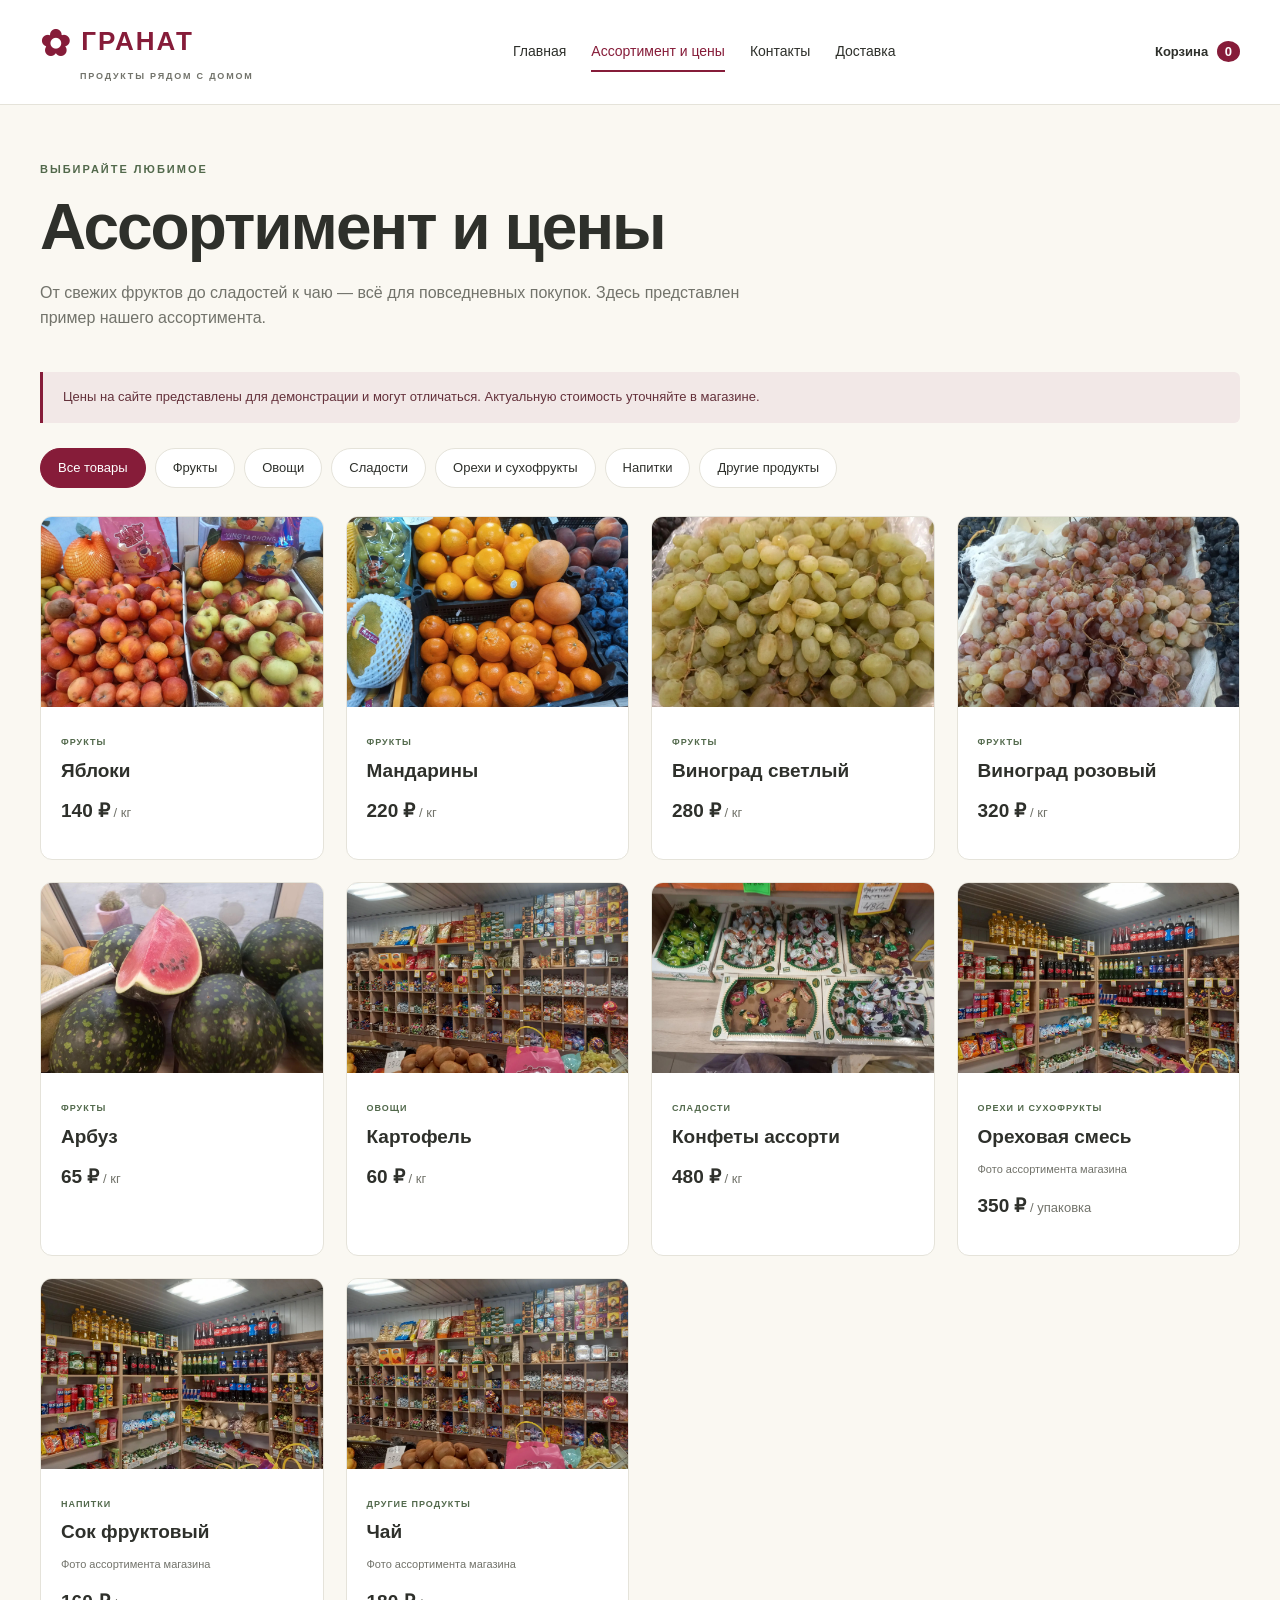
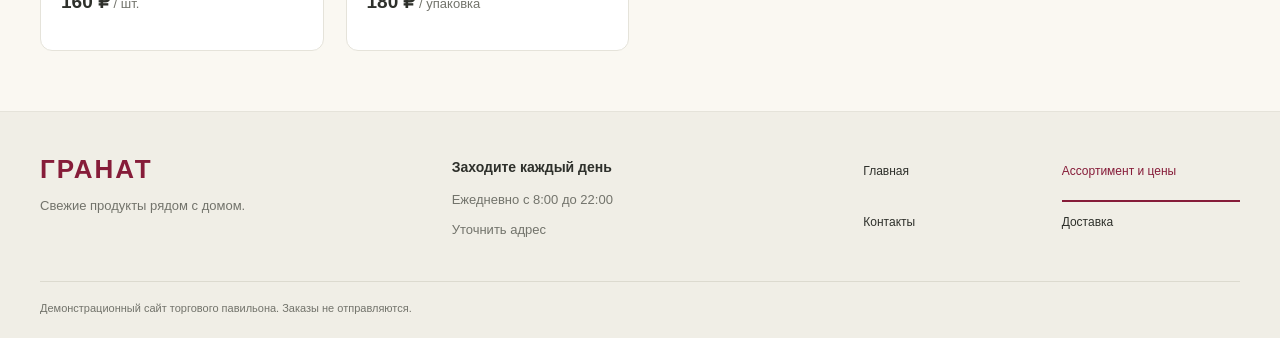
==== assortment.html @ 711b8805 "Добавить демонстрационный сайт павильона ГРАНАТ" ====
<!doctype html>
<html lang="ru"><head><meta charset="utf-8"><meta name="viewport" content="width=device-width, initial-scale=1"><meta name="description" content="Торговый павильон ГРАНАТ: свежие продукты, ассортимент и доставка по городу. Демонстрационный сайт."><title>Ассортимент и цены — ГРАНАТ</title><link rel="icon" href="images/granat-icon.svg" type="image/svg+xml"><link rel="stylesheet" href="css/styles.css"><script defer src="js/data.js"></script><script defer src="js/app.js"></script></head><body data-page="catalog"><a class="skip" href="#main">Перейти к содержимому</a><header></header><main id="main"><div class="wrap"><section class="page-heading"><span class="eyebrow">Выбирайте любимое</span><h1>Ассортимент и цены</h1><p>От свежих фруктов до сладостей к чаю — всё для повседневных покупок. Здесь представлен пример нашего ассортимента.</p></section><p class="notice">Цены на сайте представлены для демонстрации и могут отличаться. Актуальную стоимость уточняйте в магазине.</p><div id="filters" class="filters" aria-label="Категории товаров"></div><div id="catalog" class="catalog"></div></div></main><footer></footer></body></html>
---- css/styles.css ----
:root{--wine:#861c39;--wine-dark:#591326;--ink:#2e302b;--muted:#72736b;--cream:#faf8f2;--line:#e5e3da;--green:#52694c}*{box-sizing:border-box}html{scroll-behavior:smooth}body{margin:0;color:var(--ink);background:var(--cream);font-family:Arial,Helvetica,sans-serif;line-height:1.6}a{color:inherit;text-decoration:none}button,input,textarea{font:inherit}button,a,input,textarea{touch-action:manipulation}button{cursor:pointer}a:focus-visible,button:focus-visible,input:focus-visible,textarea:focus-visible{outline:3px solid var(--green);outline-offset:4px}.wrap{width:min(1200px,calc(100% - 64px));margin:auto}.skip{position:absolute;left:16px;top:-100px;background:white;padding:12px;z-index:10}.skip:focus{top:8px}header{background:#fff;border-bottom:1px solid var(--line)}.header-row{min-height:104px;display:flex;align-items:center;justify-content:space-between;gap:25px}.brand{font-size:26px;font-weight:800;letter-spacing:2px;color:var(--wine);line-height:1.2}.brand-mark{font-size:36px;vertical-align:middle}.brand-note{display:block;font-size:9px;letter-spacing:1.8px;margin:6px 0 0 40px;color:var(--muted)}nav{display:flex;gap:25px;font-size:14px}nav a{padding:8px 0}nav a:hover,nav a[aria-current]{color:var(--wine)}nav a[aria-current]{border-bottom:2px solid var(--wine)}.header-cart{font-size:13px;font-weight:bold}.header-cart span{background:var(--wine);color:white;border-radius:50%;padding:3px 8px;margin-left:5px}.eyebrow{font-size:11px;font-weight:bold;letter-spacing:2px;text-transform:uppercase;color:var(--green)}h1,h2,h3,p{margin-top:0}h1{font-size:clamp(36px,5vw,64px);line-height:1.08;letter-spacing:-2px;margin-bottom:22px}h2{font-size:32px;line-height:1.2;letter-spacing:-.7px}h3{font-size:20px}.hero{display:grid;grid-template-columns:.9fr 1.1fr;gap:60px;align-items:center;padding:60px 0}.hero h1{font-size:clamp(64px,7vw,104px);color:var(--wine);letter-spacing:-4px;margin:16px 0 10px}.hero .subtitle{font-size:27px;line-height:1.3;max-width:390px}.hero .intro{max-width:430px;color:var(--muted)}.button{display:inline-flex;justify-content:center;align-items:center;background:var(--wine);color:white;border:1px solid var(--wine);padding:14px 23px;border-radius:7px;font-size:14px;font-weight:bold;line-height:1.5}.button:hover{background:var(--wine-dark)}.hero-photo{position:relative}.hero-photo>img{width:100%;height:440px;object-fit:cover;border-radius:16px}.photo-note{position:absolute;left:22px;bottom:28px;background:white;padding:13px 20px;border-radius:8px;font-size:13px;box-shadow:0 8px 25px #0001}.photo-note strong{display:block}.delivery-note{font-size:13px;color:var(--green);margin:18px 0 0}.benefits{border-top:1px solid var(--line);border-bottom:1px solid var(--line);display:grid;grid-template-columns:repeat(4,1fr);padding:30px 0;gap:28px}.benefits span{font-size:23px;color:var(--wine)}.benefits h3{font-size:17px;margin:9px 0}.benefits p{font-size:13px;color:var(--muted);margin:0}.section{padding:64px 0}.section-heading{display:flex;justify-content:space-between;align-items:center;gap:20px;margin-bottom:28px}.section-heading h2{margin-bottom:0}.text-link{color:var(--wine);font-size:14px;font-weight:bold}.teasers{display:grid;grid-template-columns:repeat(3,1fr);gap:24px}.teaser img{width:100%;height:245px;object-fit:cover;border-radius:12px}.teaser h3{margin:14px 0 4px}.teaser p{color:var(--muted);font-size:14px}.about{display:grid;grid-template-columns:.8fr 1.2fr;gap:60px;align-items:center;background:#eeeee3;padding:40px;border-radius:16px}.about img{width:100%;height:320px;object-fit:cover;object-position:center 30%;border-radius:10px}.about p{color:var(--muted)}.details{display:grid;grid-template-columns:1fr 1fr;gap:16px}.details dt{font-size:12px;color:var(--muted)}.details dd{margin:4px 0;color:var(--wine);font-weight:bold}.page-heading{padding:50px 0 25px}.page-heading h1{margin:12px 0 18px}.page-heading p{max-width:730px;color:var(--muted)}.notice{background:#f2e8e7;border-left:3px solid var(--wine);padding:15px 20px;color:#64313b;font-size:13px;border-radius:0 6px 6px 0;margin-bottom:25px}.filters{display:flex;flex-wrap:wrap;gap:9px;margin-bottom:28px}.filter{border:1px solid var(--line);border-radius:25px;background:white;color:var(--ink);padding:9px 17px;font-size:13px}.filter.active{background:var(--wine);border-color:var(--wine);color:white}.catalog{display:grid;grid-template-columns:repeat(4,1fr);gap:22px;padding-bottom:60px}.product{background:white;border:1px solid var(--line);border-radius:12px;overflow:hidden}.product img{width:100%;height:190px;object-fit:cover;display:block}.product-body{padding:20px}.product .eyebrow{font-size:9px;letter-spacing:1px}.product h2{font-size:19px;margin:7px 0 12px;letter-spacing:0}.product small{font-size:11px;color:var(--muted);display:block}.product-price{margin:13px 0;font-size:19px}.product-price span{font-size:13px;color:var(--muted)}.product .button{width:100%;font-size:12px;padding:11px 6px}.contact-grid{display:grid;grid-template-columns:1fr 1fr;gap:50px;align-items:start}.contact-photo{width:100%;height:420px;object-fit:cover;border-radius:14px}.contact-details{display:grid;gap:22px}.contact-details h2{font-size:18px;margin-bottom:6px}.contact-details p{margin:0}.placeholder{color:var(--wine);font-weight:bold}.map{margin-top:35px;padding:45px;text-align:center;border:1px dashed #a7b29f;border-radius:14px;background:repeating-linear-gradient(35deg,#eef0e7,#eef0e7 32px,#e4e8dc 33px,#e4e8dc 35px)}.map h2{font-size:24px}.map p{margin:5px}.map small{color:var(--muted)}.delivery-layout{display:grid;grid-template-columns:minmax(0,1fr) 360px;gap:30px;align-items:start}.delivery-layout .catalog{grid-template-columns:repeat(2,1fr)}.basket{background:white;border:1px solid var(--line);border-radius:12px;padding:24px;margin-bottom:50px}.basket h2{font-size:25px}.cart-item{display:grid;grid-template-columns:1fr auto;gap:10px;border-bottom:1px solid var(--line);padding:15px 0;font-size:13px}.cart-item small{display:block;color:var(--muted)}.quantity{display:flex;align-items:center;gap:8px}.quantity button{background:var(--cream);border:1px solid var(--line);border-radius:5px;width:29px;height:29px}.remove{border:0;background:none;color:var(--wine);font-size:11px;text-decoration:underline;text-align:right}.empty-cart{font-size:14px;color:var(--muted);padding:20px 0}.cart-summary{display:flex;justify-content:space-between;align-items:center;margin:20px 0}.cart-summary strong{font-size:25px;color:var(--wine)}.basket label{display:block;font-size:13px;font-weight:bold;margin:13px 0 6px}.basket input,.basket textarea{width:100%;border:1px solid #cccac0;background:var(--cream);padding:10px;border-radius:6px}.basket textarea{resize:vertical;min-height:90px}.basket .button{width:100%;margin-top:18px}.form-message{font-size:13px;color:var(--wine);margin-top:14px}.form-message.success{background:#eef4e8;color:#354c2d;padding:14px;border-radius:6px}.form-help{font-size:11px;color:var(--muted);margin:12px 0 0}.sr-only{position:absolute;width:1px;height:1px;overflow:hidden;clip-path:inset(50%)}footer{background:#f0eee6;border-top:1px solid var(--line);padding:42px 0 20px}.footer-grid{display:grid;grid-template-columns:1fr 1fr 1fr;gap:35px}.footer-grid p{font-size:13px;color:var(--muted);margin:10px 0}.footer-grid strong{font-size:14px}.footer-grid nav{display:grid;grid-template-columns:1fr 1fr;gap:3px 20px;font-size:12px}.footer-bottom{border-top:1px solid #dcdacf;margin-top:30px;padding-top:18px;font-size:11px;color:var(--muted)}@media(max-width:1000px){.header-row{flex-wrap:wrap;padding:20px 0;gap:16px}header nav{order:3;width:100%;justify-content:center}.hero{gap:30px}.hero-photo>img{height:380px}.catalog{grid-template-columns:repeat(3,1fr)}.delivery-layout{grid-template-columns:minmax(0,1fr) 320px}.about{gap:30px}}@media(max-width:700px){.wrap{width:calc(100% - 32px)}.brand{font-size:22px}.brand-note{font-size:8px}header nav{gap:15px;font-size:11px;justify-content:space-between}.hero{grid-template-columns:1fr;padding:35px 0;gap:28px}.hero h1{font-size:76px}.hero .subtitle{font-size:25px}.hero-photo>img{height:300px}.benefits{grid-template-columns:1fr 1fr;gap:25px}.section{padding:40px 0}.section-heading h2{font-size:25px}.teasers{grid-template-columns:1fr;gap:15px}.teaser{display:grid;grid-template-columns:115px 1fr;gap:15px}.teaser img{height:110px}.teaser h3{margin-top:7px}.about{grid-template-columns:1fr;padding:22px;gap:25px}.about img{height:300px}.catalog{grid-template-columns:repeat(2,minmax(0,1fr));gap:12px}.product img{height:150px}.product-body{padding:13px}.product h2{font-size:16px}.product-price{font-size:17px}.page-heading{padding-top:30px}.page-heading h1{font-size:36px;letter-spacing:-1px}.contact-grid,.delivery-layout{grid-template-columns:1fr;gap:24px}.contact-photo{height:300px}.delivery-layout .catalog{padding-bottom:0}.basket{padding:20px}.footer-grid{grid-template-columns:1fr;gap:22px}.footer-grid nav{max-width:330px}.map{padding:30px 15px}.filters{gap:7px}.filter{font-size:12px;padding:8px 12px}}@media(prefers-reduced-motion:reduce){html{scroll-behavior:auto}}
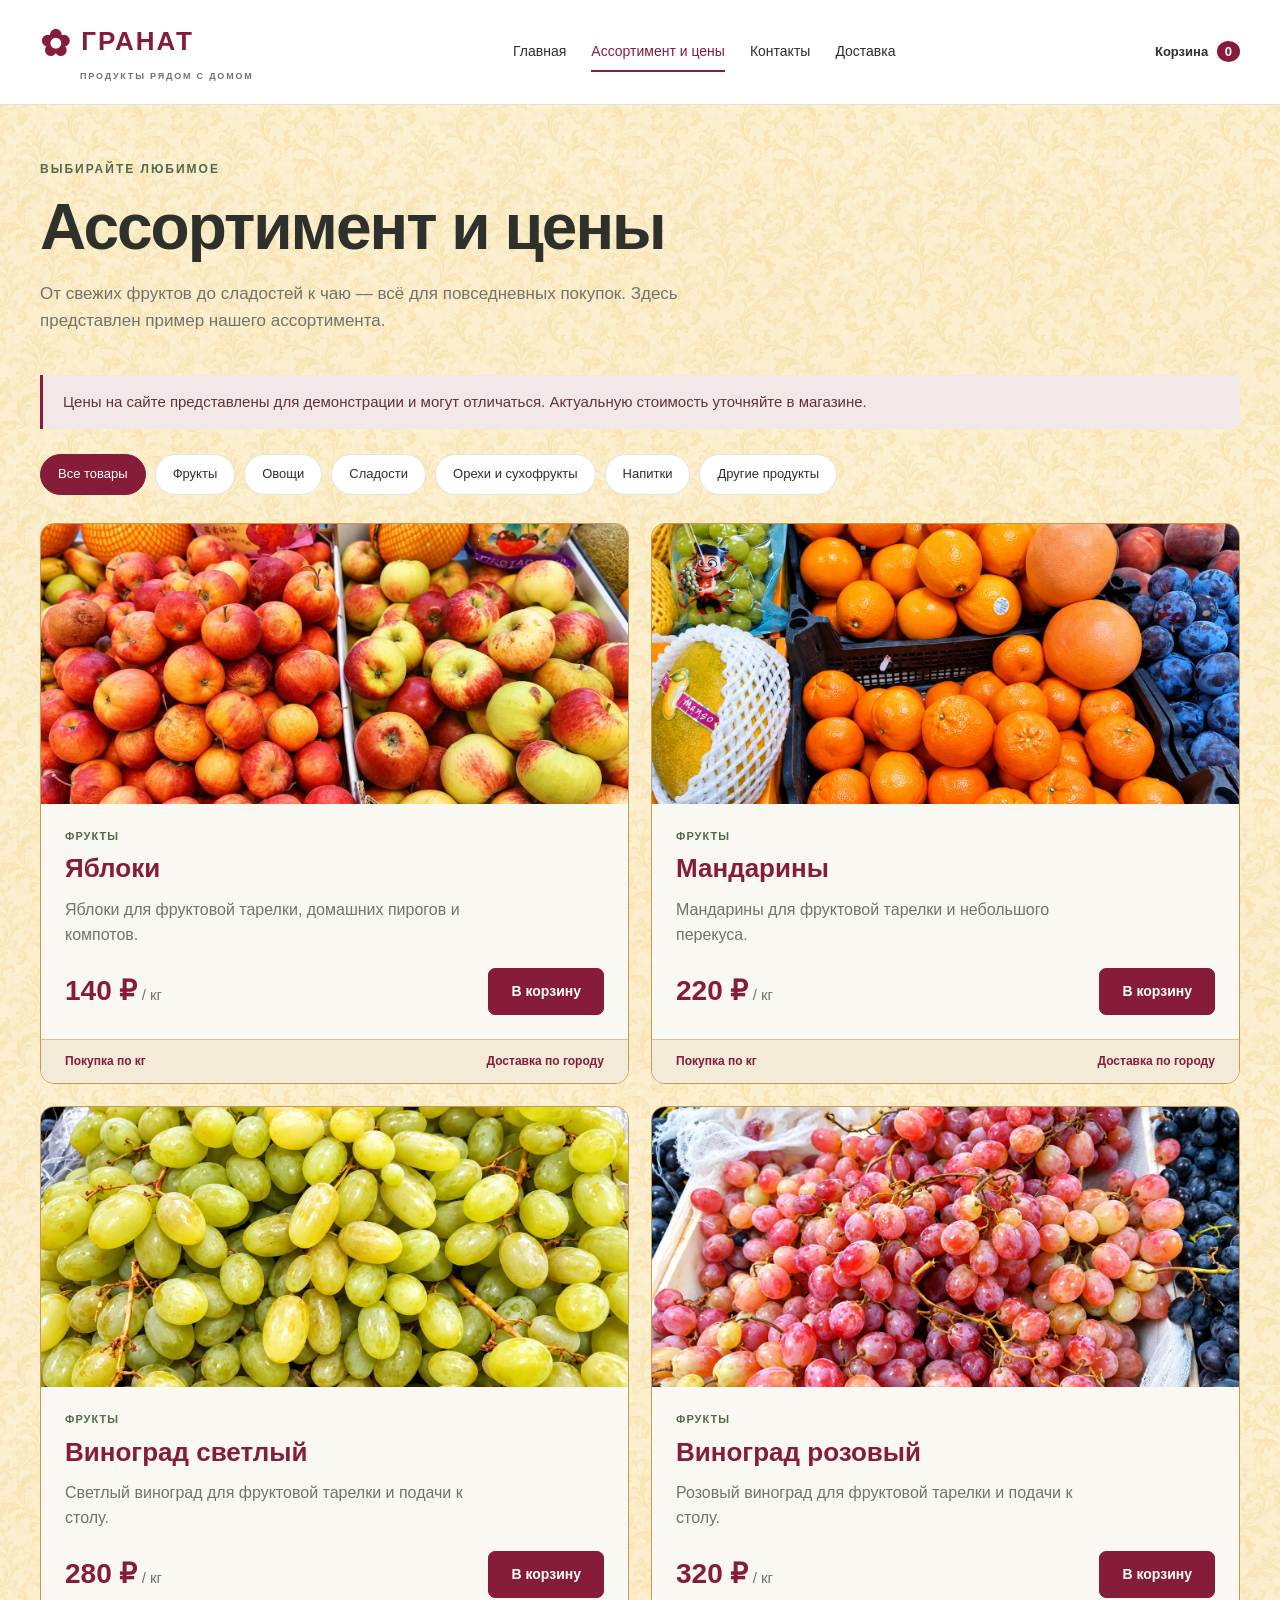
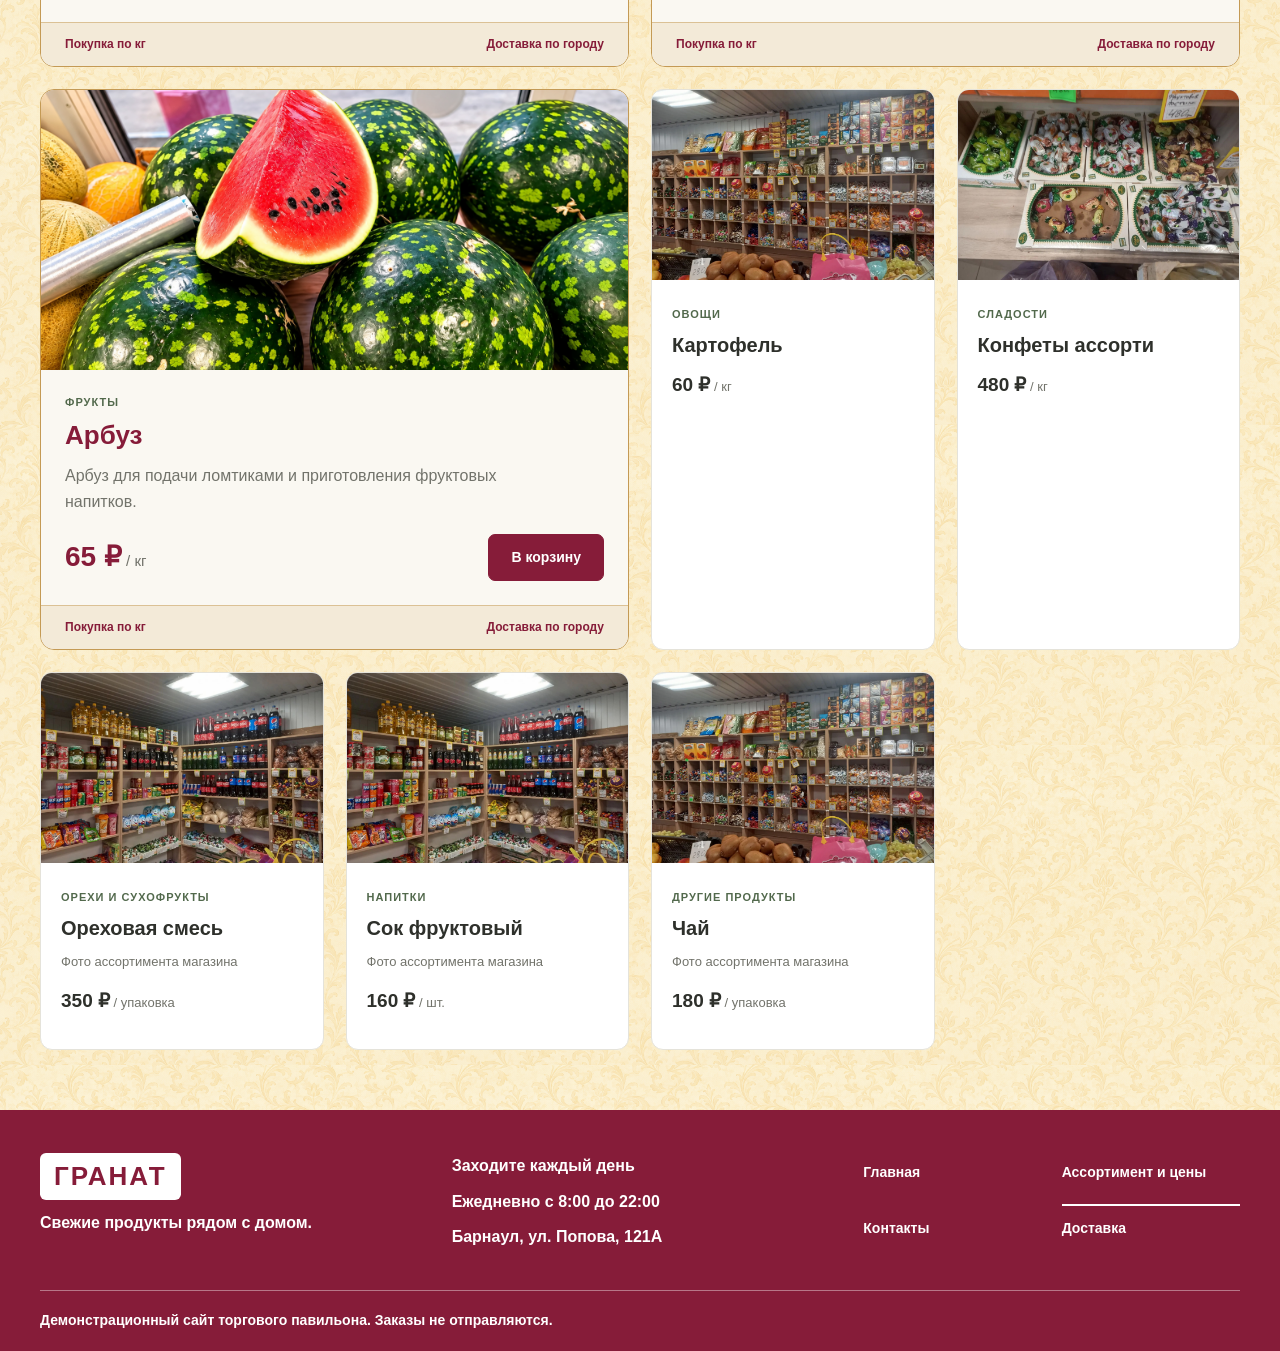
==== commit 898f5dcf: "Обновлены карточки ассортимента" ====
--- a/assortment.html
+++ b/assortment.html
@@ -1,2 +1,2 @@
 <!doctype html>
-<html lang="ru"><head><meta charset="utf-8"><meta name="viewport" content="width=device-width, initial-scale=1"><meta name="description" content="Торговый павильон ГРАНАТ: свежие продукты, ассортимент и доставка по городу. Демонстрационный сайт."><title>Ассортимент и цены — ГРАНАТ</title><link rel="icon" href="images/granat-icon.svg" type="image/svg+xml"><link rel="stylesheet" href="css/styles.css"><script defer src="js/data.js"></script><script defer src="js/app.js"></script></head><body data-page="catalog"><a class="skip" href="#main">Перейти к содержимому</a><header></header><main id="main"><div class="wrap"><section class="page-heading"><span class="eyebrow">Выбирайте любимое</span><h1>Ассортимент и цены</h1><p>От свежих фруктов до сладостей к чаю — всё для повседневных покупок. Здесь представлен пример нашего ассортимента.</p></section><p class="notice">Цены на сайте представлены для демонстрации и могут отличаться. Актуальную стоимость уточняйте в магазине.</p><div id="filters" class="filters" aria-label="Категории товаров"></div><div id="catalog" class="catalog"></div></div></main><footer></footer></body></html>+<html lang="ru"><head><meta charset="utf-8"><meta name="viewport" content="width=device-width, initial-scale=1"><meta name="description" content="Торговый павильон ГРАНАТ: свежие продукты, ассортимент и доставка по городу. Демонстрационный сайт."><title>Ассортимент и цены — ГРАНАТ</title><link rel="icon" href="images/granat-icon.svg" type="image/svg+xml"><link rel="stylesheet" href="css/styles.css"><link rel="stylesheet" href="css/assortment-cards.css"><script defer src="js/data.js"></script><script defer src="js/assortment-cards.js"></script><script defer src="js/app.js"></script></head><body data-page="catalog"><a class="skip" href="#main">Перейти к содержимому</a><header></header><main id="main"><div class="wrap"><section class="page-heading"><span class="eyebrow">Выбирайте любимое</span><h1>Ассортимент и цены</h1><p>От свежих фруктов до сладостей к чаю — всё для повседневных покупок. Здесь представлен пример нашего ассортимента.</p></section><p class="notice">Цены на сайте представлены для демонстрации и могут отличаться. Актуальную стоимость уточняйте в магазине.</p><div id="filters" class="filters" aria-label="Категории товаров"></div><div id="catalog" class="catalog"></div><p id="cart-status" class="sr-only" role="status"></p></div></main><footer></footer></body></html>
--- a/css/styles.css
+++ b/css/styles.css
@@ -1 +1,29 @@
-:root{--wine:#861c39;--wine-dark:#591326;--ink:#2e302b;--muted:#72736b;--cream:#faf8f2;--line:#e5e3da;--green:#52694c}*{box-sizing:border-box}html{scroll-behavior:smooth}body{margin:0;color:var(--ink);background:var(--cream);font-family:Arial,Helvetica,sans-serif;line-height:1.6}a{color:inherit;text-decoration:none}button,input,textarea{font:inherit}button,a,input,textarea{touch-action:manipulation}button{cursor:pointer}a:focus-visible,button:focus-visible,input:focus-visible,textarea:focus-visible{outline:3px solid var(--green);outline-offset:4px}.wrap{width:min(1200px,calc(100% - 64px));margin:auto}.skip{position:absolute;left:16px;top:-100px;background:white;padding:12px;z-index:10}.skip:focus{top:8px}header{background:#fff;border-bottom:1px solid var(--line)}.header-row{min-height:104px;display:flex;align-items:center;justify-content:space-between;gap:25px}.brand{font-size:26px;font-weight:800;letter-spacing:2px;color:var(--wine);line-height:1.2}.brand-mark{font-size:36px;vertical-align:middle}.brand-note{display:block;font-size:9px;letter-spacing:1.8px;margin:6px 0 0 40px;color:var(--muted)}nav{display:flex;gap:25px;font-size:14px}nav a{padding:8px 0}nav a:hover,nav a[aria-current]{color:var(--wine)}nav a[aria-current]{border-bottom:2px solid var(--wine)}.header-cart{font-size:13px;font-weight:bold}.header-cart span{background:var(--wine);color:white;border-radius:50%;padding:3px 8px;margin-left:5px}.eyebrow{font-size:11px;font-weight:bold;letter-spacing:2px;text-transform:uppercase;color:var(--green)}h1,h2,h3,p{margin-top:0}h1{font-size:clamp(36px,5vw,64px);line-height:1.08;letter-spacing:-2px;margin-bottom:22px}h2{font-size:32px;line-height:1.2;letter-spacing:-.7px}h3{font-size:20px}.hero{display:grid;grid-template-columns:.9fr 1.1fr;gap:60px;align-items:center;padding:60px 0}.hero h1{font-size:clamp(64px,7vw,104px);color:var(--wine);letter-spacing:-4px;margin:16px 0 10px}.hero .subtitle{font-size:27px;line-height:1.3;max-width:390px}.hero .intro{max-width:430px;color:var(--muted)}.button{display:inline-flex;justify-content:center;align-items:center;background:var(--wine);color:white;border:1px solid var(--wine);padding:14px 23px;border-radius:7px;font-size:14px;font-weight:bold;line-height:1.5}.button:hover{background:var(--wine-dark)}.hero-photo{position:relative}.hero-photo>img{width:100%;height:440px;object-fit:cover;border-radius:16px}.photo-note{position:absolute;left:22px;bottom:28px;background:white;padding:13px 20px;border-radius:8px;font-size:13px;box-shadow:0 8px 25px #0001}.photo-note strong{display:block}.delivery-note{font-size:13px;color:var(--green);margin:18px 0 0}.benefits{border-top:1px solid var(--line);border-bottom:1px solid var(--line);display:grid;grid-template-columns:repeat(4,1fr);padding:30px 0;gap:28px}.benefits span{font-size:23px;color:var(--wine)}.benefits h3{font-size:17px;margin:9px 0}.benefits p{font-size:13px;color:var(--muted);margin:0}.section{padding:64px 0}.section-heading{display:flex;justify-content:space-between;align-items:center;gap:20px;margin-bottom:28px}.section-heading h2{margin-bottom:0}.text-link{color:var(--wine);font-size:14px;font-weight:bold}.teasers{display:grid;grid-template-columns:repeat(3,1fr);gap:24px}.teaser img{width:100%;height:245px;object-fit:cover;border-radius:12px}.teaser h3{margin:14px 0 4px}.teaser p{color:var(--muted);font-size:14px}.about{display:grid;grid-template-columns:.8fr 1.2fr;gap:60px;align-items:center;background:#eeeee3;padding:40px;border-radius:16px}.about img{width:100%;height:320px;object-fit:cover;object-position:center 30%;border-radius:10px}.about p{color:var(--muted)}.details{display:grid;grid-template-columns:1fr 1fr;gap:16px}.details dt{font-size:12px;color:var(--muted)}.details dd{margin:4px 0;color:var(--wine);font-weight:bold}.page-heading{padding:50px 0 25px}.page-heading h1{margin:12px 0 18px}.page-heading p{max-width:730px;color:var(--muted)}.notice{background:#f2e8e7;border-left:3px solid var(--wine);padding:15px 20px;color:#64313b;font-size:13px;border-radius:0 6px 6px 0;margin-bottom:25px}.filters{display:flex;flex-wrap:wrap;gap:9px;margin-bottom:28px}.filter{border:1px solid var(--line);border-radius:25px;background:white;color:var(--ink);padding:9px 17px;font-size:13px}.filter.active{background:var(--wine);border-color:var(--wine);color:white}.catalog{display:grid;grid-template-columns:repeat(4,1fr);gap:22px;padding-bottom:60px}.product{background:white;border:1px solid var(--line);border-radius:12px;overflow:hidden}.product img{width:100%;height:190px;object-fit:cover;display:block}.product-body{padding:20px}.product .eyebrow{font-size:9px;letter-spacing:1px}.product h2{font-size:19px;margin:7px 0 12px;letter-spacing:0}.product small{font-size:11px;color:var(--muted);display:block}.product-price{margin:13px 0;font-size:19px}.product-price span{font-size:13px;color:var(--muted)}.product .button{width:100%;font-size:12px;padding:11px 6px}.contact-grid{display:grid;grid-template-columns:1fr 1fr;gap:50px;align-items:start}.contact-photo{width:100%;height:420px;object-fit:cover;border-radius:14px}.contact-details{display:grid;gap:22px}.contact-details h2{font-size:18px;margin-bottom:6px}.contact-details p{margin:0}.placeholder{color:var(--wine);font-weight:bold}.map{margin-top:35px;padding:45px;text-align:center;border:1px dashed #a7b29f;border-radius:14px;background:repeating-linear-gradient(35deg,#eef0e7,#eef0e7 32px,#e4e8dc 33px,#e4e8dc 35px)}.map h2{font-size:24px}.map p{margin:5px}.map small{color:var(--muted)}.delivery-layout{display:grid;grid-template-columns:minmax(0,1fr) 360px;gap:30px;align-items:start}.delivery-layout .catalog{grid-template-columns:repeat(2,1fr)}.basket{background:white;border:1px solid var(--line);border-radius:12px;padding:24px;margin-bottom:50px}.basket h2{font-size:25px}.cart-item{display:grid;grid-template-columns:1fr auto;gap:10px;border-bottom:1px solid var(--line);padding:15px 0;font-size:13px}.cart-item small{display:block;color:var(--muted)}.quantity{display:flex;align-items:center;gap:8px}.quantity button{background:var(--cream);border:1px solid var(--line);border-radius:5px;width:29px;height:29px}.remove{border:0;background:none;color:var(--wine);font-size:11px;text-decoration:underline;text-align:right}.empty-cart{font-size:14px;color:var(--muted);padding:20px 0}.cart-summary{display:flex;justify-content:space-between;align-items:center;margin:20px 0}.cart-summary strong{font-size:25px;color:var(--wine)}.basket label{display:block;font-size:13px;font-weight:bold;margin:13px 0 6px}.basket input,.basket textarea{width:100%;border:1px solid #cccac0;background:var(--cream);padding:10px;border-radius:6px}.basket textarea{resize:vertical;min-height:90px}.basket .button{width:100%;margin-top:18px}.form-message{font-size:13px;color:var(--wine);margin-top:14px}.form-message.success{background:#eef4e8;color:#354c2d;padding:14px;border-radius:6px}.form-help{font-size:11px;color:var(--muted);margin:12px 0 0}.sr-only{position:absolute;width:1px;height:1px;overflow:hidden;clip-path:inset(50%)}footer{background:#f0eee6;border-top:1px solid var(--line);padding:42px 0 20px}.footer-grid{display:grid;grid-template-columns:1fr 1fr 1fr;gap:35px}.footer-grid p{font-size:13px;color:var(--muted);margin:10px 0}.footer-grid strong{font-size:14px}.footer-grid nav{display:grid;grid-template-columns:1fr 1fr;gap:3px 20px;font-size:12px}.footer-bottom{border-top:1px solid #dcdacf;margin-top:30px;padding-top:18px;font-size:11px;color:var(--muted)}@media(max-width:1000px){.header-row{flex-wrap:wrap;padding:20px 0;gap:16px}header nav{order:3;width:100%;justify-content:center}.hero{gap:30px}.hero-photo>img{height:380px}.catalog{grid-template-columns:repeat(3,1fr)}.delivery-layout{grid-template-columns:minmax(0,1fr) 320px}.about{gap:30px}}@media(max-width:700px){.wrap{width:calc(100% - 32px)}.brand{font-size:22px}.brand-note{font-size:8px}header nav{gap:15px;font-size:11px;justify-content:space-between}.hero{grid-template-columns:1fr;padding:35px 0;gap:28px}.hero h1{font-size:76px}.hero .subtitle{font-size:25px}.hero-photo>img{height:300px}.benefits{grid-template-columns:1fr 1fr;gap:25px}.section{padding:40px 0}.section-heading h2{font-size:25px}.teasers{grid-template-columns:1fr;gap:15px}.teaser{display:grid;grid-template-columns:115px 1fr;gap:15px}.teaser img{height:110px}.teaser h3{margin-top:7px}.about{grid-template-columns:1fr;padding:22px;gap:25px}.about img{height:300px}.catalog{grid-template-columns:repeat(2,minmax(0,1fr));gap:12px}.product img{height:150px}.product-body{padding:13px}.product h2{font-size:16px}.product-price{font-size:17px}.page-heading{padding-top:30px}.page-heading h1{font-size:36px;letter-spacing:-1px}.contact-grid,.delivery-layout{grid-template-columns:1fr;gap:24px}.contact-photo{height:300px}.delivery-layout .catalog{padding-bottom:0}.basket{padding:20px}.footer-grid{grid-template-columns:1fr;gap:22px}.footer-grid nav{max-width:330px}.map{padding:30px 15px}.filters{gap:7px}.filter{font-size:12px;padding:8px 12px}}@media(prefers-reduced-motion:reduce){html{scroll-behavior:auto}}
+:root{--wine:#861c39;--wine-dark:#591326;--ink:#2e302b;--muted:#72736b;--cream:#faf8f2;--line:#e5e3da;--green:#52694c}*{box-sizing:border-box}html{scroll-behavior:smooth}body{margin:0;color:var(--ink);background:var(--cream);font-family:Arial,Helvetica,sans-serif;line-height:1.6}a{color:inherit;text-decoration:none}button,input,textarea{font:inherit}button,a,input,textarea{touch-action:manipulation}button{cursor:pointer}a:focus-visible,button:focus-visible,input:focus-visible,textarea:focus-visible{outline:3px solid var(--green);outline-offset:4px}.wrap{width:min(1200px,calc(100% - 64px));margin:auto}.skip{position:absolute;left:16px;top:-100px;background:white;padding:12px;z-index:10}.skip:focus{top:8px}header{background:#fff;border-bottom:1px solid var(--line)}.header-row{min-height:104px;display:flex;align-items:center;justify-content:space-between;gap:25px}.brand{font-size:26px;font-weight:800;letter-spacing:2px;color:var(--wine);line-height:1.2}.brand-mark{font-size:36px;vertical-align:middle}.brand-note{display:block;font-size:9px;letter-spacing:1.8px;margin:6px 0 0 40px;color:var(--muted)}nav{display:flex;gap:25px;font-size:14px}nav a{padding:8px 0}nav a:hover,nav a[aria-current]{color:var(--wine)}nav a[aria-current]{border-bottom:2px solid var(--wine)}.header-cart{font-size:13px;font-weight:bold}.header-cart span{background:var(--wine);color:white;border-radius:50%;padding:3px 8px;margin-left:5px}.eyebrow{font-size:11px;font-weight:bold;letter-spacing:2px;text-transform:uppercase;color:var(--green)}h1,h2,h3,p{margin-top:0}h1{font-size:clamp(36px,5vw,64px);line-height:1.08;letter-spacing:-2px;margin-bottom:22px}h2{font-size:32px;line-height:1.2;letter-spacing:-.7px}h3{font-size:20px}.hero{display:grid;grid-template-columns:.9fr 1.1fr;gap:60px;align-items:center;padding:60px 0}.hero h1{font-size:clamp(64px,7vw,104px);color:var(--wine);letter-spacing:-4px;margin:16px 0 10px}.hero .subtitle{font-size:27px;line-height:1.3;max-width:390px}.hero .intro{max-width:430px;color:var(--muted)}.button{display:inline-flex;justify-content:center;align-items:center;background:var(--wine);color:white;border:1px solid var(--wine);padding:14px 23px;border-radius:7px;font-size:14px;font-weight:bold;line-height:1.5}.button:hover{background:var(--wine-dark)}.hero-photo{position:relative}.hero-photo>img{width:100%;height:440px;object-fit:cover;border-radius:16px}.photo-note{position:absolute;left:22px;bottom:28px;background:white;padding:13px 20px;border-radius:8px;font-size:13px;box-shadow:0 8px 25px #0001}.photo-note strong{display:block}.delivery-note{font-size:13px;color:var(--green);margin:18px 0 0}.benefits{border-top:1px solid var(--line);border-bottom:1px solid var(--line);display:grid;grid-template-columns:repeat(4,1fr);padding:30px 0;gap:28px}.benefits span{font-size:23px;color:var(--wine)}.benefits h3{font-size:17px;margin:9px 0}.benefits p{font-size:13px;color:var(--muted);margin:0}.section{padding:64px 0}.section-heading{display:flex;justify-content:space-between;align-items:center;gap:20px;margin-bottom:28px}.section-heading h2{margin-bottom:0}.text-link{color:var(--wine);font-size:14px;font-weight:bold}.teasers{display:grid;grid-template-columns:repeat(3,1fr);gap:24px}.teaser img{width:100%;height:245px;object-fit:cover;border-radius:12px}.teaser h3{margin:14px 0 4px}.teaser p{color:var(--muted);font-size:14px}.about{display:grid;grid-template-columns:.8fr 1.2fr;gap:60px;align-items:center;background:#eeeee3;padding:40px;border-radius:16px}.about img{width:100%;height:320px;object-fit:cover;object-position:center 30%;border-radius:10px}.about p{color:var(--muted)}.details{display:grid;grid-template-columns:1fr 1fr;gap:16px}.details dt{font-size:12px;color:var(--muted)}.details dd{margin:4px 0;color:var(--wine);font-weight:bold}.page-heading{padding:50px 0 25px}.page-heading h1{margin:12px 0 18px}.page-heading p{max-width:730px;color:var(--muted)}.notice{background:#f2e8e7;border-left:3px solid var(--wine);padding:15px 20px;color:#64313b;font-size:13px;border-radius:0 6px 6px 0;margin-bottom:25px}.filters{display:flex;flex-wrap:wrap;gap:9px;margin-bottom:28px}.filter{border:1px solid var(--line);border-radius:25px;background:white;color:var(--ink);padding:9px 17px;font-size:13px}.filter.active{background:var(--wine);border-color:var(--wine);color:white}.catalog{display:grid;grid-template-columns:repeat(4,1fr);gap:22px;padding-bottom:60px}.product{background:white;border:1px solid var(--line);border-radius:12px;overflow:hidden}.product img{width:100%;height:190px;object-fit:cover;display:block}.product-body{padding:20px}.product .eyebrow{font-size:9px;letter-spacing:1px}.product h2{font-size:19px;margin:7px 0 12px;letter-spacing:0}.product small{font-size:11px;color:var(--muted);display:block}.product-price{margin:13px 0;font-size:19px}.product-price span{font-size:13px;color:var(--muted)}.product .button{width:100%;font-size:12px;padding:11px 6px}.contact-grid{display:grid;grid-template-columns:1fr 1fr;gap:50px;align-items:start}.contact-photo{width:100%;height:420px;object-fit:cover;border-radius:14px}.contact-details{display:grid;gap:22px}.contact-details h2{font-size:18px;margin-bottom:6px}.contact-details p{margin:0}.placeholder{color:var(--wine);font-weight:bold}.map{margin-top:35px;padding:45px;text-align:center;border:1px dashed #a7b29f;border-radius:14px;background:repeating-linear-gradient(35deg,#eef0e7,#eef0e7 32px,#e4e8dc 33px,#e4e8dc 35px)}.map h2{font-size:24px}.map p{margin:5px}.map small{color:var(--muted)}.delivery-layout{display:grid;grid-template-columns:minmax(0,1fr) 360px;gap:30px;align-items:start}.delivery-layout .catalog{grid-template-columns:repeat(2,1fr)}.basket{background:white;border:1px solid var(--line);border-radius:12px;padding:24px;margin-bottom:50px}.basket h2{font-size:25px}.cart-item{display:grid;grid-template-columns:1fr auto;gap:10px;border-bottom:1px solid var(--line);padding:15px 0;font-size:13px}.cart-item small{display:block;color:var(--muted)}.quantity{display:flex;align-items:center;gap:8px}.quantity button{background:var(--cream);border:1px solid var(--line);border-radius:5px;width:29px;height:29px}.remove{border:0;background:none;color:var(--wine);font-size:11px;text-decoration:underline;text-align:right}.empty-cart{font-size:14px;color:var(--muted);padding:20px 0}.cart-summary{display:flex;justify-content:space-between;align-items:center;margin:20px 0}.cart-summary strong{font-size:25px;color:var(--wine)}.basket label{display:block;font-size:13px;font-weight:bold;margin:13px 0 6px}.basket input,.basket textarea{width:100%;border:1px solid #cccac0;background:var(--cream);padding:10px;border-radius:6px}.basket textarea{resize:vertical;min-height:90px}.basket .button{width:100%;margin-top:18px}.form-message{font-size:13px;color:var(--wine);margin-top:14px}.form-message.success{background:#eef4e8;color:#354c2d;padding:14px;border-radius:6px}.form-help{font-size:11px;color:var(--muted);margin:12px 0 0}.sr-only{position:absolute;width:1px;height:1px;overflow:hidden;clip-path:inset(50%)}footer{background:var(--wine);color:#fff;border-top:1px solid var(--wine);padding:42px 0 20px}footer .brand{display:inline-block;background:#fff;color:var(--wine);padding:8px 14px;border-radius:6px}footer nav a,footer nav a:hover,footer nav a[aria-current]{color:#fff}footer nav a:hover,footer nav a[aria-current]{border-bottom:2px solid #fff}footer a:focus-visible{outline-color:#fff}.footer-grid{display:grid;grid-template-columns:1fr 1fr 1fr;gap:35px}.footer-grid p{font-size:15px;font-weight:500;color:#fff;margin:10px 0}.footer-grid strong{font-size:16px}.footer-grid nav{display:grid;grid-template-columns:1fr 1fr;gap:3px 20px;font-size:14px;font-weight:600}.footer-bottom{border-top:1px solid #ffffff66;margin-top:30px;padding-top:18px;font-size:13px;font-weight:500;color:#fff}@media(max-width:1000px){.header-row{flex-wrap:wrap;padding:20px 0;gap:16px}header nav{order:3;width:100%;justify-content:center}.hero{gap:30px}.hero-photo>img{height:380px}.catalog{grid-template-columns:repeat(3,1fr)}.delivery-layout{grid-template-columns:minmax(0,1fr) 320px}.about{gap:30px}}@media(max-width:700px){.wrap{width:calc(100% - 32px)}.brand{font-size:22px}.brand-note{font-size:8px}header nav{gap:15px;font-size:11px;justify-content:space-between}.hero{grid-template-columns:1fr;padding:35px 0;gap:28px}.hero h1{font-size:76px}.hero .subtitle{font-size:25px}.hero-photo>img{height:300px}.benefits{grid-template-columns:1fr 1fr;gap:25px}.section{padding:40px 0}.section-heading h2{font-size:25px}.teasers{grid-template-columns:1fr;gap:15px}.teaser{display:grid;grid-template-columns:115px 1fr;gap:15px}.teaser img{height:110px}.teaser h3{margin-top:7px}.about{grid-template-columns:1fr;padding:22px;gap:25px}.about img{height:300px}.catalog{grid-template-columns:repeat(2,minmax(0,1fr));gap:12px}.product img{height:150px}.product-body{padding:13px}.product h2{font-size:16px}.product-price{font-size:17px}.page-heading{padding-top:30px}.page-heading h1{font-size:36px;letter-spacing:-1px}.contact-grid,.delivery-layout{grid-template-columns:1fr;gap:24px}.contact-photo{height:300px}.delivery-layout .catalog{padding-bottom:0}.basket{padding:20px}.footer-grid{grid-template-columns:1fr;gap:22px}.footer-grid nav{max-width:330px}.map{padding:30px 15px}.filters{gap:7px}.filter{font-size:12px;padding:8px 12px}}@media(prefers-reduced-motion:reduce){html{scroll-behavior:auto}}
+
+/* Readable descriptions and captions; headings and controls keep their sizes. */
+.hero .intro,.about p,.page-heading p,.contact-details p:not(.form-help){font-size:17px;font-weight:500}
+.photo-note,.delivery-note,.benefits p,.notice{font-size:15px;font-weight:500}
+.teaser p{font-size:16px;font-weight:500}
+.details dt{font-size:14px;font-weight:500}
+.details dd{font-size:17px}
+.contact-details .form-help{font-size:13px;font-weight:500}
+main .eyebrow{font-size:12px}
+.product .eyebrow{font-size:11px}
+.product h2{font-size:20px}
+.product small{font-size:13px;font-weight:500}
+.footer-grid p{font-size:16px;font-weight:600}
+.footer-bottom{font-size:14px;font-weight:600}
+@media(max-width:700px){.product h2{font-size:17px}}
+
+.hero .intro,.about p,.page-heading p{margin-bottom:16px}
+.teaser p{margin-bottom:14px}
+
+.details{grid-template-columns:repeat(2,minmax(0,1fr))}
+
+/* Shared gold background; same scale and contrast on all pages. */
+main{
+ background-color:var(--cream);
+ background-image:linear-gradient(rgba(250,248,242,.35),rgba(250,248,242,.35)),url("../images/granat-gold-background.png");
+ background-size:auto,480px 320px;
+ background-repeat:repeat;
+}
--- a/css/assortment-cards.css
+++ b/css/assortment-cards.css
@@ -0,0 +1,22 @@
+/* The five approved cards, exclusive to the assortment page. */
+body[data-page="catalog"] .product-featured{
+ grid-column:span 2;display:flex;flex-direction:column;
+ background:var(--cream);border:1px solid #C49A55;border-radius:14px;
+}
+body[data-page="catalog"] .product-featured>img{height:280px;object-fit:cover}
+body[data-page="catalog"] .product-featured .product-body{padding:24px;display:flex;flex-direction:column;flex:1}
+body[data-page="catalog"] .product-featured h2{color:var(--wine);font-size:26px;margin:8px 0 12px}
+body[data-page="catalog"] .product-description{font-size:16px;font-weight:500;color:var(--muted);margin:0 0 20px;max-width:440px}
+body[data-page="catalog"] .product-purchase{display:flex;align-items:center;justify-content:space-between;gap:16px;margin-top:auto}
+body[data-page="catalog"] .product-featured .product-price{font-size:28px;color:var(--wine);margin:0;white-space:nowrap}
+body[data-page="catalog"] .product-featured .product-price span{font-size:15px}
+body[data-page="catalog"] .product-featured .button{width:auto;font-size:14px;padding:12px 22px;flex-shrink:0}
+body[data-page="catalog"] .product-benefits{display:flex;justify-content:space-between;flex-wrap:wrap;gap:8px 16px;padding:12px 24px;border-top:1px solid #C49A5580;background:#f3ead8;color:var(--wine);font-size:12px;font-weight:600}
+@media(max-width:700px){
+ body[data-page="catalog"] .product-featured>img{height:240px}
+ body[data-page="catalog"] .product-featured .product-body{padding:20px}
+ body[data-page="catalog"] .product-featured h2{font-size:23px}
+ body[data-page="catalog"] .product-featured .product-price{font-size:25px}
+ body[data-page="catalog"] .product-featured .button{padding:11px 16px}
+ body[data-page="catalog"] .product-benefits{padding:12px 20px}
+}
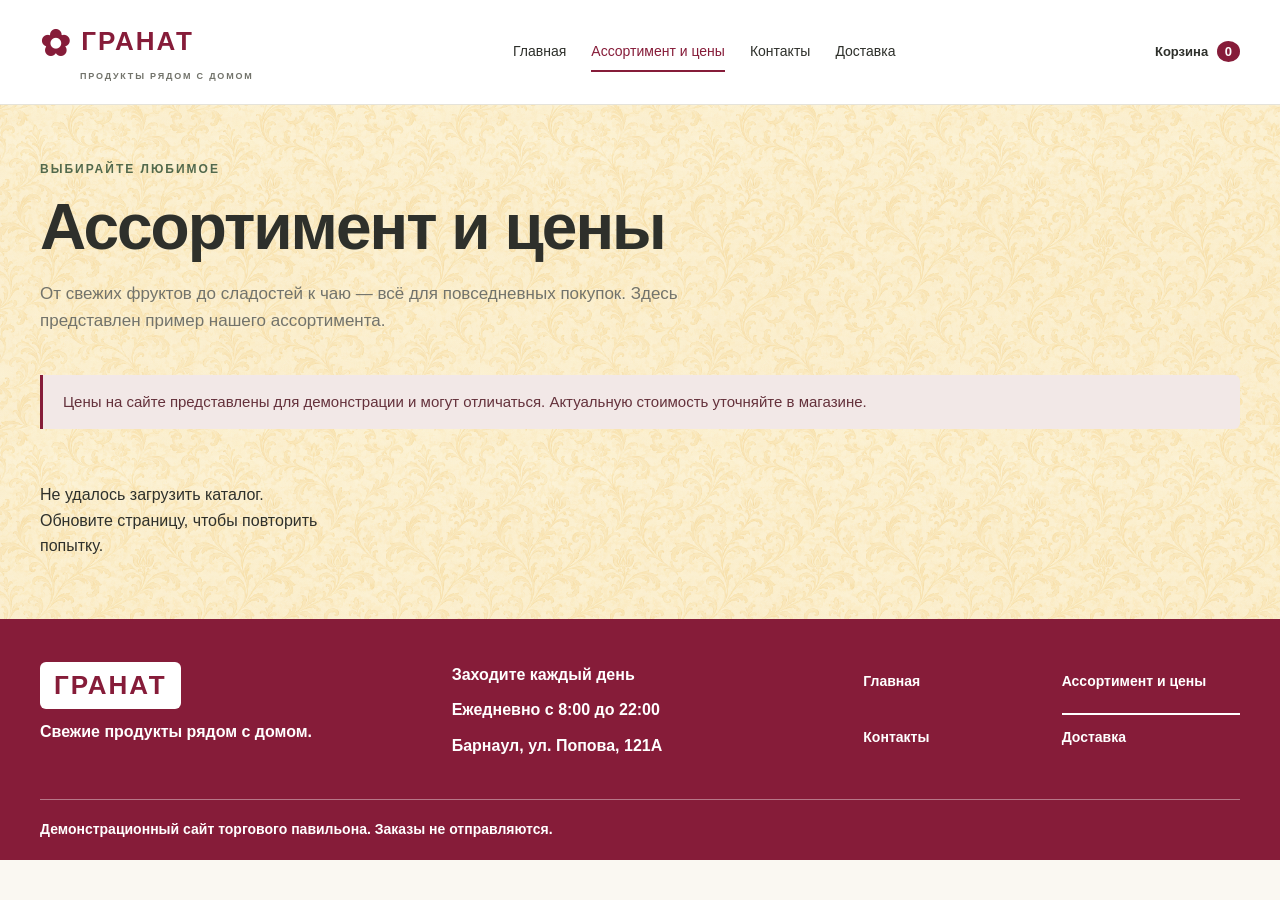
==== commit 0486283e: "Подключить каталог Supabase и панель управления основного сайта" ====
--- a/assortment.html
+++ b/assortment.html
@@ -1,2 +1,2 @@
 <!doctype html>
-<html lang="ru"><head><meta charset="utf-8"><meta name="viewport" content="width=device-width, initial-scale=1"><meta name="description" content="Торговый павильон ГРАНАТ: свежие продукты, ассортимент и доставка по городу. Демонстрационный сайт."><title>Ассортимент и цены — ГРАНАТ</title><link rel="icon" href="images/granat-icon.svg" type="image/svg+xml"><link rel="stylesheet" href="css/styles.css"><link rel="stylesheet" href="css/assortment-cards.css"><script defer src="js/data.js"></script><script defer src="js/assortment-cards.js"></script><script defer src="js/app.js"></script></head><body data-page="catalog"><a class="skip" href="#main">Перейти к содержимому</a><header></header><main id="main"><div class="wrap"><section class="page-heading"><span class="eyebrow">Выбирайте любимое</span><h1>Ассортимент и цены</h1><p>От свежих фруктов до сладостей к чаю — всё для повседневных покупок. Здесь представлен пример нашего ассортимента.</p></section><p class="notice">Цены на сайте представлены для демонстрации и могут отличаться. Актуальную стоимость уточняйте в магазине.</p><div id="filters" class="filters" aria-label="Категории товаров"></div><div id="catalog" class="catalog"></div><p id="cart-status" class="sr-only" role="status"></p></div></main><footer></footer></body></html>+<html lang="ru"><head><meta charset="utf-8"><meta name="viewport" content="width=device-width, initial-scale=1"><meta name="description" content="Торговый павильон ГРАНАТ: свежие продукты, ассортимент и доставка по городу. Демонстрационный сайт."><title>Ассортимент и цены — ГРАНАТ</title><link rel="icon" href="images/granat-icon.svg" type="image/svg+xml"><link rel="stylesheet" href="css/styles.css"><link rel="stylesheet" href="css/assortment-cards.css"><script defer src="js/data.js"></script><script defer src="js/supabase-config.js"></script><script defer src="js/products-loader.js"></script><script defer src="js/assortment-cards.js"></script><script defer src="js/app.js"></script></head><body data-page="catalog"><a class="skip" href="#main">Перейти к содержимому</a><header></header><main id="main"><div class="wrap"><section class="page-heading"><span class="eyebrow">Выбирайте любимое</span><h1>Ассортимент и цены</h1><p>От свежих фруктов до сладостей к чаю — всё для повседневных покупок. Здесь представлен пример нашего ассортимента.</p></section><p class="notice">Цены на сайте представлены для демонстрации и могут отличаться. Актуальную стоимость уточняйте в магазине.</p><div id="filters" class="filters" aria-label="Категории товаров"></div><div id="catalog" class="catalog"></div><p id="cart-status" class="sr-only" role="status"></p></div></main><footer></footer></body></html>
--- a/css/assortment-cards.css
+++ b/css/assortment-cards.css
@@ -1,22 +1,23 @@
-/* The five approved cards, exclusive to the assortment page. */
+/* Compact showcase cards, exclusive to the assortment page. */
+body[data-page="catalog"] .catalog{grid-template-columns:repeat(4,minmax(0,1fr));align-items:stretch}
 body[data-page="catalog"] .product-featured{
- grid-column:span 2;display:flex;flex-direction:column;
- background:var(--cream);border:1px solid #C49A55;border-radius:14px;
+ display:flex;flex-direction:column;min-width:0;
+ background:var(--cream);border:1px solid #C49A55;border-radius:12px;
 }
-body[data-page="catalog"] .product-featured>img{height:280px;object-fit:cover}
-body[data-page="catalog"] .product-featured .product-body{padding:24px;display:flex;flex-direction:column;flex:1}
-body[data-page="catalog"] .product-featured h2{color:var(--wine);font-size:26px;margin:8px 0 12px}
-body[data-page="catalog"] .product-description{font-size:16px;font-weight:500;color:var(--muted);margin:0 0 20px;max-width:440px}
-body[data-page="catalog"] .product-purchase{display:flex;align-items:center;justify-content:space-between;gap:16px;margin-top:auto}
-body[data-page="catalog"] .product-featured .product-price{font-size:28px;color:var(--wine);margin:0;white-space:nowrap}
-body[data-page="catalog"] .product-featured .product-price span{font-size:15px}
-body[data-page="catalog"] .product-featured .button{width:auto;font-size:14px;padding:12px 22px;flex-shrink:0}
-body[data-page="catalog"] .product-benefits{display:flex;justify-content:space-between;flex-wrap:wrap;gap:8px 16px;padding:12px 24px;border-top:1px solid #C49A5580;background:#f3ead8;color:var(--wine);font-size:12px;font-weight:600}
+body[data-page="catalog"] .product-featured>img{height:190px;object-fit:cover}
+body[data-page="catalog"] .product-featured .product-body{padding:16px;display:flex;flex-direction:column;flex:1}
+body[data-page="catalog"] .product-featured h2{color:var(--wine);font-size:20px;margin:8px 0 10px;overflow-wrap:break-word}
+body[data-page="catalog"] .product-description{font-size:14px;font-weight:500;color:var(--muted);margin:0 0 14px}
+body[data-page="catalog"] .product-purchase{margin-top:auto;padding-top:12px}
+body[data-page="catalog"] .product-featured .product-price{font-size:23px;color:var(--wine);margin:0}
+body[data-page="catalog"] .product-featured .product-price span{font-size:13px}
+body[data-page="catalog"] .product-benefits{display:flex;flex-wrap:wrap;gap:4px 12px;padding:10px 16px;border-top:1px solid #C49A5580;background:#f3ead8;color:var(--wine);font-size:11px;font-weight:600}
 @media(max-width:700px){
- body[data-page="catalog"] .product-featured>img{height:240px}
- body[data-page="catalog"] .product-featured .product-body{padding:20px}
- body[data-page="catalog"] .product-featured h2{font-size:23px}
- body[data-page="catalog"] .product-featured .product-price{font-size:25px}
- body[data-page="catalog"] .product-featured .button{padding:11px 16px}
- body[data-page="catalog"] .product-benefits{padding:12px 20px}
+ body[data-page="catalog"] .catalog{grid-template-columns:repeat(2,minmax(0,1fr))}
+ body[data-page="catalog"] .product-featured>img{height:150px}
+ body[data-page="catalog"] .product-featured .product-body{padding:12px}
+ body[data-page="catalog"] .product-featured h2{font-size:17px}
+ body[data-page="catalog"] .product-description{font-size:13px;margin-bottom:10px}
+ body[data-page="catalog"] .product-featured .product-price{font-size:20px}
+ body[data-page="catalog"] .product-benefits{padding:9px 12px;font-size:10px}
 }
